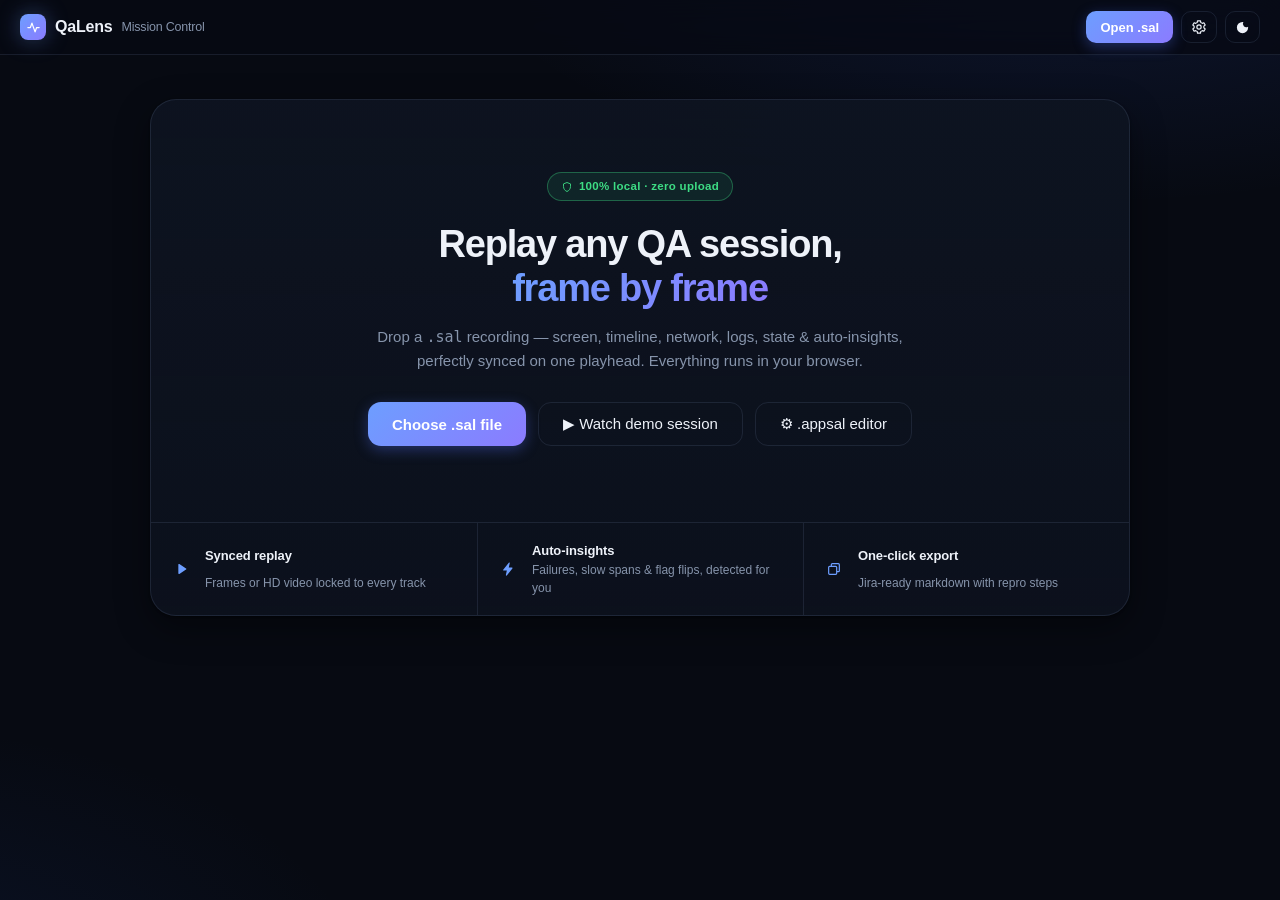
==== web/index.html @ 38fed40d "init" ====
<!DOCTYPE html>
<html lang="en" data-theme="dark">
<head>
  <meta charset="UTF-8" />
  <meta name="viewport" content="width=device-width, initial-scale=1.0" />
  <title>QaLens Mission Control — .sal session viewer</title>
  <link rel="stylesheet" href="styles.css" />
</head>
<body>
  <!-- SVG icon sprite -->
  <svg width="0" height="0" style="position:absolute" aria-hidden="true">
    <defs>
      <symbol id="i-play" viewBox="0 0 24 24"><path d="M8 5.5v13a1 1 0 0 0 1.54.84l10-6.5a1 1 0 0 0 0-1.68l-10-6.5A1 1 0 0 0 8 5.5Z"/></symbol>
      <symbol id="i-pause" viewBox="0 0 24 24"><rect x="6" y="5" width="4" height="14" rx="1.2"/><rect x="14" y="5" width="4" height="14" rx="1.2"/></symbol>
      <symbol id="i-prev" viewBox="0 0 24 24"><path d="M6 5a1 1 0 0 1 2 0v14a1 1 0 0 1-2 0V5Zm13.5.6a1 1 0 0 1 .5.87v11.06a1 1 0 0 1-1.53.85L10 13.27a1 1 0 0 1 0-1.7l8.47-5.1a1 1 0 0 1 1.03.13Z"/></symbol>
      <symbol id="i-next" viewBox="0 0 24 24"><path d="M18 5a1 1 0 0 0-2 0v14a1 1 0 0 0 2 0V5ZM4.5 5.6a1 1 0 0 0-.5.87v11.06a1 1 0 0 0 1.53.85L14 13.27a1 1 0 0 0 0-1.7l-8.47-5.1a1 1 0 0 0-1.03.13Z"/></symbol>
      <symbol id="i-alert" viewBox="0 0 24 24"><path d="M12 3.3 1.9 20.2a1 1 0 0 0 .86 1.5h18.5a1 1 0 0 0 .85-1.5L13.7 3.3a1 1 0 0 0-1.7 0ZM12 9v5m0 3.2v.1" fill="none" stroke="currentColor" stroke-width="2" stroke-linecap="round" stroke-linejoin="round"/></symbol>
      <symbol id="i-gear" viewBox="0 0 24 24"><path fill="none" stroke="currentColor" stroke-width="1.8" stroke-linecap="round" stroke-linejoin="round" d="M12 15.2a3.2 3.2 0 1 0 0-6.4 3.2 3.2 0 0 0 0 6.4Zm7.4-3.2a7.4 7.4 0 0 0-.12-1.32l2.02-1.57-2-3.46-2.38.96a7.4 7.4 0 0 0-2.28-1.32L14.26 2.8H9.74l-.38 2.49A7.4 7.4 0 0 0 7.08 6.6L4.7 5.65l-2 3.46 2.02 1.57a7.4 7.4 0 0 0 0 2.64L2.7 14.89l2 3.46 2.38-.96a7.4 7.4 0 0 0 2.28 1.32l.38 2.49h4.52l.38-2.49a7.4 7.4 0 0 0 2.28-1.32l2.38.96 2-3.46-2.02-1.57c.08-.43.12-.87.12-1.32Z"/></symbol>
      <symbol id="i-theme" viewBox="0 0 24 24"><path d="M12 3a9 9 0 1 0 9 9c0-.46-.04-.92-.1-1.36a5.5 5.5 0 0 1-7.54-7.54C12.92 3.04 12.46 3 12 3Z"/></symbol>
      <symbol id="i-copy" viewBox="0 0 24 24"><path fill="none" stroke="currentColor" stroke-width="1.8" stroke-linejoin="round" d="M8 8V5.5A1.5 1.5 0 0 1 9.5 4h9A1.5 1.5 0 0 1 20 5.5v9a1.5 1.5 0 0 1-1.5 1.5H16M5.5 8h9A1.5 1.5 0 0 1 16 9.5v9a1.5 1.5 0 0 1-1.5 1.5h-9A1.5 1.5 0 0 1 4 18.5v-9A1.5 1.5 0 0 1 5.5 8Z"/></symbol>
      <symbol id="i-back" viewBox="0 0 24 24"><path fill="none" stroke="currentColor" stroke-width="2" stroke-linecap="round" stroke-linejoin="round" d="m14 6-6 6 6 6"/></symbol>
      <symbol id="i-file" viewBox="0 0 24 24"><path fill="none" stroke="currentColor" stroke-width="1.8" stroke-linejoin="round" d="M13 3H7a1.5 1.5 0 0 0-1.5 1.5v15A1.5 1.5 0 0 0 7 21h10a1.5 1.5 0 0 0 1.5-1.5V8.5L13 3Zm0 0v5.5h5.5"/></symbol>
      <symbol id="i-bolt" viewBox="0 0 24 24"><path d="M13.2 2.6 4.8 13.1a.8.8 0 0 0 .62 1.3h4.83l-1.45 6.55a.8.8 0 0 0 1.4.68l8.4-10.49a.8.8 0 0 0-.62-1.3h-4.83l1.45-6.56a.8.8 0 0 0-1.4-.68Z"/></symbol>
      <symbol id="i-shield" viewBox="0 0 24 24"><path fill="none" stroke="currentColor" stroke-width="1.8" stroke-linejoin="round" d="M12 3 5 5.8v5.4c0 4.3 2.99 8.33 7 9.8 4.01-1.47 7-5.5 7-9.8V5.8L12 3Z"/></symbol>
      <symbol id="i-pulse" viewBox="0 0 24 24"><path fill="none" stroke="currentColor" stroke-width="2" stroke-linecap="round" stroke-linejoin="round" d="M3 12h4l2.5-7 5 14 2.5-7h4"/></symbol>
      <symbol id="i-expand" viewBox="0 0 24 24"><path fill="none" stroke="currentColor" stroke-width="2" stroke-linecap="round" stroke-linejoin="round" d="M9 4H4v5m11-5h5v5M9 20H4v-5m11 5h5v-5"/></symbol>
      <symbol id="i-theater" viewBox="0 0 24 24"><rect x="3" y="6" width="18" height="12" rx="2" fill="none" stroke="currentColor" stroke-width="2"/><path d="M7 21h10" stroke="currentColor" stroke-width="2" stroke-linecap="round"/></symbol>
    </defs>
  </svg>

  <!-- ============ Top bar ============ -->
  <header class="topbar">
    <div class="brand">
      <span class="brand-mark"><svg viewBox="0 0 24 24" width="15" height="15"><use href="#i-pulse"/></svg></span>
      <strong>QaLens</strong><span class="brand-sub">Mission&nbsp;Control</span>
    </div>
    <div class="topbar-session" id="topbarSession" hidden>
      <span class="tb-sep"></span>
      <span id="tbApp"></span>
      <span class="tb-pill" id="tbEnv"></span>
      <span class="tb-score" id="tbScore"></span>
    </div>
    <div class="topbar-actions">
      <button id="exportBtn" class="btn btn-ghost" title="Copy session summary (markdown)" hidden>
        <svg width="14" height="14"><use href="#i-copy"/></svg> Export</button>
      <button id="closeSessionBtn" class="btn btn-ghost" title="Back to sessions" hidden>
        <svg width="14" height="14"><use href="#i-back"/></svg> Sessions</button>
      <button id="openBtn" class="btn btn-accent">Open .sal</button>
      <button id="settingsBtn" class="btn btn-ghost btn-icon" title="Settings">
        <svg width="16" height="16"><use href="#i-gear"/></svg></button>
      <button id="themeBtn" class="btn btn-ghost btn-icon" title="Toggle theme">
        <svg width="15" height="15"><use href="#i-theme"/></svg></button>
    </div>
    <input id="fileInput" type="file" accept=".sal,.appsal,.zip,application/zip,application/json" hidden />
  </header>

  <!-- ============ Landing / dropzone ============ -->
  <section id="landing" class="landing">
    <div id="dropzone" class="dropzone">
      <div class="dropzone-inner">
        <div class="drop-badge"><svg width="12" height="12"><use href="#i-shield"/></svg> 100% local · zero upload</div>
        <h1>Replay any QA session,<br/><em>frame by frame</em></h1>
        <p>Drop a <code>.sal</code> recording — screen, timeline, network, logs, state &amp; auto-insights,<br/>perfectly synced on one playhead. Everything runs in your browser.</p>
        <div class="drop-cta">
          <button id="openBtn2" class="btn btn-accent btn-lg">Choose .sal file</button>
          <button id="sampleBtn" class="btn btn-ghost btn-lg">▶ Watch demo session</button>
          <button id="appsalNewBtn" class="btn btn-ghost btn-lg" title="Create or edit a per-app QA config (.appsal)">⚙ .appsal editor</button>
        </div>
        <p class="muted small" id="compatNote"></p>
      </div>
      <div class="feature-row">
        <div class="feature"><svg width="16" height="16"><use href="#i-play"/></svg>
          <b>Synced replay</b><span>Frames or HD video locked to every track</span></div>
        <div class="feature"><svg width="16" height="16"><use href="#i-bolt"/></svg>
          <b>Auto-insights</b><span>Failures, slow spans &amp; flag flips, detected for you</span></div>
        <div class="feature"><svg width="16" height="16"><use href="#i-copy"/></svg>
          <b>One-click export</b><span>Jira-ready markdown with repro steps</span></div>
      </div>
    </div>

    <div class="recents" id="recents" hidden>
      <div class="recents-head">
        <h2>Recent sessions</h2>
        <span class="muted small" id="cacheUsage"></span>
        <button id="clearRecents" class="btn btn-ghost small">Clear</button>
      </div>
      <div class="recents-grid" id="recentsGrid"></div>
      <p class="muted small">Cached sessions replay instantly — click a card. Un-cached ones need the file dropped again.</p>
    </div>
  </section>

  <!-- ============ Session view ============ -->
  <main id="session" class="session" hidden>
    <!-- top row: banner + stats (left) · device card (right) -->
    <div class="topgrid">
      <div class="topgrid-left">
        <div class="banner" id="banner"></div>
        <div class="statbar" id="statbar"></div>
      </div>
      <section class="card card-device" data-card="device">
        <header class="card-head" data-toggle>
          <h3>Device &amp; Build</h3><span class="chev">▾</span>
        </header>
        <div class="card-body" id="deviceBody"></div>
      </section>
    </div>

    <div class="layout">
      <!-- LEFT: player -->
      <div class="col col-player">
        <div class="card player-card">
          <div class="device-frame">
            <div class="viewport" id="viewport">
              <video id="video" hidden playsinline></video>
              <img id="frame" alt="frame" hidden />
              <div id="noMedia" class="no-media" hidden>No visual track in this recording</div>
              <div class="viewport-screen" id="viewportScreen"></div>
            </div>
          </div>

          <div class="filmstrip" id="filmstrip" hidden></div>

          <div class="transport">
            <div class="scrub-wrap" id="scrubWrap">
              <div class="scrub-marks" id="scrubMarks"></div>
              <input type="range" id="scrubber" class="scrubber" min="0" max="1000" value="0" step="1" />
            </div>
            <div class="transport-row">
              <button class="tbtn" id="stepPrev" title="Previous event (←)"><svg width="15" height="15"><use href="#i-prev"/></svg></button>
              <button class="tbtn tbtn-main" id="playPause" title="Play / Pause (space)"><svg width="17" height="17"><use href="#i-play"/></svg></button>
              <button class="tbtn" id="stepNext" title="Next event (→)"><svg width="15" height="15"><use href="#i-next"/></svg></button>
              <button class="tbtn tbtn-err" id="jumpErr" title="Jump to first error (e)"><svg width="15" height="15"><use href="#i-alert"/></svg></button>
              <button class="tbtn tbtn-speed" id="speedBtn" title="Playback speed (s)">1×</button>
              <button class="tbtn" id="theaterBtn" title="Theatre mode (t)"><svg width="15" height="15"><use href="#i-theater"/></svg></button>
              <button class="tbtn" id="fsBtn" title="Fullscreen (x)"><svg width="15" height="15"><use href="#i-expand"/></svg></button>
              <div class="time" id="time">00:00 / 00:00</div>
            </div>
          </div>
        </div>

      </div>

      <!-- MIDDLE: tracks, then summary + device below -->
      <div class="col col-mid">
      <div class="col-tracks">
        <div class="track-toolbar">
          <div class="tabs" id="trackTabs">
            <button class="tab active" data-track="timeline">Timeline <span class="count" id="cTimeline"></span></button>
            <button class="tab" data-track="network">Network <span class="count" id="cNetwork"></span></button>
            <button class="tab" data-track="logs">Logs <span class="count" id="cLogs"></span></button>
            <button class="tab" data-track="screens">Screens <span class="count" id="cScreens"></span></button>
            <button class="tab" data-track="insights">Insights <span class="count" id="cInsights"></span></button>
            <button class="tab" data-track="report">Report</button>
          </div>
          <label class="follow">
            <input type="checkbox" id="followToggle" checked /> follow playhead
          </label>
        </div>

        <div class="track-substats" id="trackSubstats" hidden></div>

        <div class="track-search">
          <input id="search" type="search" placeholder="Filter…" />
          <div class="chips" id="logChips" hidden>
            <button class="chip active" data-level="all">All</button>
            <button class="chip" data-level="EVENT">Events</button>
            <button class="chip" data-level="LOG">Logs</button>
            <button class="chip" data-level="BREADCRUMB">Crumbs</button>
          </div>
        </div>

        <div class="track-list" id="trackList"></div>
        <pre class="report" id="reportView" hidden></pre>
      </div>

        <!-- Summary (own row under the tracks) -->
        <section class="card" data-card="summary">
          <header class="card-head" data-toggle>
            <h3>Summary</h3><span class="chev">▾</span>
          </header>
          <div class="card-body" id="summaryBody"></div>
        </section>

      </div>

      <!-- FAR RIGHT: Live State rail — always in view while scrubbing -->
      <div class="col col-info">
        <section class="card" data-card="state">
          <header class="card-head" data-toggle>
            <h3>Live State <span class="badge" id="stateTime"></span></h3><span class="chev">▾</span>
          </header>
          <div class="card-body" id="stateBody"></div>
        </section>
      </div>
    </div>
  </main>

  <!-- ============ Settings drawer ============ -->
  <aside id="drawer" class="drawer" hidden>
    <div class="drawer-head">
      <h3>Settings</h3>
      <button id="drawerClose" class="btn btn-ghost btn-icon">✕</button>
    </div>
    <div class="drawer-body">
      <div class="set-group">
        <h4>Appearance</h4>
        <label class="set-row"><span>Theme</span>
          <select id="setTheme"><option value="dark">Dark</option><option value="light">Light</option></select>
        </label>
        <label class="set-row"><span>Compact rows</span><input type="checkbox" id="setDensity" /></label>
      </div>
      <div class="set-group">
        <h4>Playback</h4>
        <label class="set-row"><span>Default speed</span>
          <select id="setSpeed"><option>0.5</option><option selected>1</option><option>2</option><option>4</option></select>
        </label>
        <label class="set-row"><span>Autoplay on load</span><input type="checkbox" id="setAutoplay" /></label>
        <label class="set-row"><span>Follow playhead</span><input type="checkbox" id="setFollow" checked /></label>
      </div>
      <div class="set-group">
        <h4>Session cache</h4>
        <label class="set-row"><span>Cache sessions for instant replay</span><input type="checkbox" id="setCache" checked /></label>
        <div class="set-row"><span class="muted" id="setCacheUsage">–</span>
          <button id="setCacheClear" class="btn btn-ghost small">Clear cache</button></div>
      </div>
      <div class="set-group">
        <h4>Keyboard</h4>
        <div class="kbd-list">
          <div><kbd>space</kbd> play / pause</div>
          <div><kbd>←</kbd>/<kbd>→</kbd> prev / next event</div>
          <div><kbd>e</kbd> first error</div>
          <div><kbd>s</kbd> cycle speed</div>
          <div><kbd>f</kbd> toggle follow</div>
          <div><kbd>t</kbd> theatre mode</div>
          <div><kbd>x</kbd> fullscreen</div>
          <div><kbd>1–6</kbd> switch track tab</div>
        </div>
      </div>
      <p class="muted small">All preferences are stored locally (localStorage / IndexedDB).</p>
    </div>
  </aside>

  <!-- ============ .appsal App Config viewer ============ -->
  <main id="appsalView" class="session appsal-view" hidden></main>

  <div id="toast" class="toast" hidden></div>

  <script src="sal.js"></script>
  <script src="app.js"></script>
</body>
</html>
---- web/styles.css ----
/* QaLens Mission Control — styles. No build step; CSS custom-property theming. */

:root {
  --font: "Inter", "SF Pro Text", -apple-system, BlinkMacSystemFont, "Segoe UI", Roboto, Helvetica, Arial, sans-serif;
  --mono: "JetBrains Mono", ui-monospace, SFMono-Regular, Menlo, Consolas, monospace;
  --r-lg: 18px; --r-md: 12px; --r-sm: 8px;
}
:root[data-theme="dark"] {
  --bg: #070a12;
  --bg-grad:
    radial-gradient(1100px 520px at 85% -12%, rgba(59, 102, 241, 0.16) 0%, transparent 60%),
    radial-gradient(900px 480px at -10% 110%, rgba(34, 70, 160, 0.14) 0%, transparent 55%);
  --surface: #0e1421;
  --surface2: #161e30;
  --surface3: #1d2840;
  --line: rgba(148, 173, 215, 0.13);
  --line-strong: rgba(148, 173, 215, 0.22);
  --text: #eef2f9;
  --muted: #8694ab;
  --accent: #6d9eff;
  --accent2: #8b7bff;
  --accent-soft: rgba(109, 158, 255, 0.13);
  --ok: #3ddc84;
  --warn: #fbbf24;
  --warn2: #fb923c;
  --err: #ff6b6b;
  --shadow: 0 1px 2px rgba(0,0,0,.4), 0 12px 34px rgba(0, 0, 0, 0.42);
  --shadow-soft: 0 1px 2px rgba(0,0,0,.3), 0 6px 18px rgba(0, 0, 0, 0.28);
  --glow: 0 0 22px rgba(109, 158, 255, 0.35);
}
:root[data-theme="light"] {
  --bg: #f3f5f9;
  --bg-grad:
    radial-gradient(1100px 520px at 85% -12%, rgba(99, 132, 255, 0.12) 0%, transparent 60%),
    radial-gradient(900px 480px at -10% 110%, rgba(99, 132, 255, 0.08) 0%, transparent 55%);
  --surface: #ffffff;
  --surface2: #eef1f7;
  --surface3: #e3e8f2;
  --line: rgba(18, 32, 60, 0.1);
  --line-strong: rgba(18, 32, 60, 0.18);
  --text: #0e1626;
  --muted: #5a6b84;
  --accent: #2f63e8;
  --accent2: #6d4fe0;
  --accent-soft: rgba(47, 99, 232, 0.1);
  --ok: #0e9f55;
  --warn: #c77c02;
  --warn2: #dd5c10;
  --err: #d8383f;
  --shadow: 0 1px 2px rgba(18, 32, 60, 0.06), 0 12px 30px rgba(18, 32, 60, 0.1);
  --shadow-soft: 0 1px 2px rgba(18, 32, 60, 0.05), 0 6px 16px rgba(18, 32, 60, 0.07);
  --glow: 0 0 22px rgba(47, 99, 232, 0.22);
}

* { box-sizing: border-box; }
html, body { margin: 0; padding: 0; }
/* The hidden attribute must always win, even over display rules below. */
[hidden] { display: none !important; }
body {
  background: var(--bg);
  background-image: var(--bg-grad);
  background-attachment: fixed;
  color: var(--text);
  font: 14px/1.5 var(--font);
  -webkit-font-smoothing: antialiased;
  min-height: 100vh;
}
code, kbd, pre { font-family: var(--mono); }
svg { fill: currentColor; vertical-align: -2px; }
.muted { color: var(--muted); }
.small { font-size: 12px; }
.ok { color: var(--ok); } .warn { color: var(--warn); } .warn2 { color: var(--warn2); } .err { color: var(--err); }
::selection { background: var(--accent-soft); }
::-webkit-scrollbar { width: 9px; height: 9px; }
::-webkit-scrollbar-thumb { background: var(--surface3); border-radius: 8px; border: 2px solid transparent; background-clip: padding-box; }
::-webkit-scrollbar-track { background: transparent; }

/* ── Buttons ─────────────────────────────────────────── */
.btn {
  border: 1px solid var(--line);
  background: var(--surface);
  color: var(--text);
  border-radius: 10px;
  padding: 7px 14px;
  font-size: 13px;
  font-weight: 500;
  font-family: var(--font);
  cursor: pointer;
  display: inline-flex; align-items: center; gap: 6px;
  transition: transform 0.08s ease, background 0.15s ease, border-color 0.15s ease, box-shadow 0.15s ease;
}
.btn:hover { border-color: var(--accent); transform: translateY(-1px); box-shadow: var(--shadow-soft); }
.btn:active { transform: translateY(0); }
.btn-accent {
  background: linear-gradient(135deg, var(--accent), var(--accent2));
  border: none; color: #fff; font-weight: 650;
  box-shadow: 0 4px 14px rgba(80, 110, 240, 0.35);
}
.btn-accent:hover { box-shadow: 0 6px 20px rgba(80, 110, 240, 0.5); }
.btn-ghost { background: transparent; }
.btn-icon { padding: 7px 9px; }
.btn-lg { padding: 12px 24px; font-size: 15px; border-radius: 13px; }
.btn.small { padding: 4px 10px; font-size: 12px; }

/* ── Topbar ──────────────────────────────────────────── */
.topbar {
  position: sticky; top: 0; z-index: 30;
  display: flex; align-items: center; gap: 14px;
  padding: 11px 20px;
  background: color-mix(in srgb, var(--bg) 78%, transparent);
  backdrop-filter: blur(16px) saturate(1.3);
  border-bottom: 1px solid var(--line);
}
.brand { display: flex; align-items: center; gap: 9px; font-size: 16px; letter-spacing: -0.2px; }
.brand-mark {
  width: 26px; height: 26px; border-radius: 8px;
  display: inline-flex; align-items: center; justify-content: center;
  background: linear-gradient(135deg, var(--accent), var(--accent2));
  color: #fff; box-shadow: var(--glow);
}
.brand-sub { color: var(--muted); font-size: 12.5px; font-weight: 500; }
.topbar-session { display: flex; align-items: center; gap: 10px; font-size: 13px; font-weight: 600; min-width: 0; }
.tb-sep { width: 1px; height: 20px; background: var(--line-strong); }
.tb-pill {
  background: var(--accent-soft); color: var(--accent);
  border: 1px solid color-mix(in srgb, var(--accent) 30%, transparent);
  border-radius: 20px; padding: 2px 10px; font-size: 10.5px; font-weight: 800;
  text-transform: uppercase; letter-spacing: 0.6px;
}
.tb-score { font-weight: 800; font-variant-numeric: tabular-nums; }
.topbar-actions { margin-left: auto; display: flex; gap: 8px; }

/* ── Landing ─────────────────────────────────────────── */
.landing { max-width: 1020px; margin: 0 auto; padding: 44px 20px 80px; }
.dropzone {
  border: 1px solid var(--line);
  border-radius: 26px;
  background:
    linear-gradient(180deg, color-mix(in srgb, var(--surface) 92%, transparent), color-mix(in srgb, var(--surface) 70%, transparent));
  box-shadow: var(--shadow);
  transition: border-color 0.2s, box-shadow 0.2s;
  overflow: hidden;
}
.dropzone.hot { border-color: var(--accent); box-shadow: 0 0 0 4px var(--accent-soft), var(--shadow); }
.dropzone-inner { text-align: center; padding: 72px 28px 48px; position: relative; }
.drop-badge {
  display: inline-flex; align-items: center; gap: 6px;
  border: 1px solid color-mix(in srgb, var(--ok) 35%, transparent);
  color: var(--ok); background: color-mix(in srgb, var(--ok) 9%, transparent);
  font-size: 11.5px; font-weight: 700; letter-spacing: 0.3px;
  border-radius: 20px; padding: 5px 13px; margin-bottom: 22px;
}
.dropzone h1 { margin: 0 0 14px; font-size: 38px; line-height: 1.15; letter-spacing: -1.2px; font-weight: 800; }
.dropzone h1 em {
  font-style: normal;
  background: linear-gradient(120deg, var(--accent), var(--accent2));
  -webkit-background-clip: text; background-clip: text; color: transparent;
}
.dropzone p { color: var(--muted); margin: 0 0 28px; font-size: 15px; line-height: 1.65; }
.drop-cta { display: flex; gap: 12px; justify-content: center; }

.feature-row {
  display: grid; grid-template-columns: 1fr 1fr 1fr;
  border-top: 1px solid var(--line);
}
.feature {
  padding: 18px 22px; display: grid; grid-template-columns: 22px 1fr; grid-template-rows: auto auto;
  column-gap: 10px; align-items: center;
}
.feature + .feature { border-left: 1px solid var(--line); }
.feature svg { grid-row: span 2; color: var(--accent); }
.feature b { font-size: 13px; letter-spacing: -0.1px; }
.feature span { color: var(--muted); font-size: 12px; }
@media (max-width: 760px) { .feature-row { grid-template-columns: 1fr; } .feature + .feature { border-left: none; border-top: 1px solid var(--line); } }

.recents { margin-top: 36px; }
.recents-head { display: flex; align-items: center; gap: 12px; }
.recents-head h2 { font-size: 16px; margin: 0; flex: 1; letter-spacing: -0.2px; }
.recents-grid {
  display: grid; grid-template-columns: repeat(auto-fill, minmax(255px, 1fr));
  gap: 12px; margin: 14px 0;
}
.recent {
  background: var(--surface); border: 1px solid var(--line); border-radius: 15px;
  padding: 13px 15px; transition: transform 0.12s ease, border-color 0.15s, box-shadow 0.15s;
  box-shadow: var(--shadow-soft);
}
.recent.cached { cursor: pointer; }
.recent.cached:hover { border-color: var(--accent); transform: translateY(-2px); box-shadow: var(--shadow); }
.rc-top { display: flex; align-items: center; gap: 8px; }
.rc-score { font-weight: 800; font-size: 15px; font-variant-numeric: tabular-nums; }
.rc-name { font-weight: 650; font-size: 13px; overflow: hidden; text-overflow: ellipsis; white-space: nowrap; }
.rc-meta { color: var(--muted); font-size: 12px; margin-top: 3px; }
.rc-replay { margin-top: 9px; font-size: 12px; color: var(--accent); font-weight: 700; }

/* ── Session layout ──────────────────────────────────── */
.session { max-width: 1720px; margin: 0 auto; padding: 14px 20px 60px; }
/* Banner + collapsible Device & Build card share the top row. */
.topgrid {
  display: grid; grid-template-columns: minmax(0, 1fr) minmax(320px, 580px);
  gap: 10px; align-items: start; margin-bottom: 10px;
}
@media (max-width: 980px) { .topgrid { grid-template-columns: 1fr; } }
.topgrid-left { display: flex; flex-direction: column; gap: 8px; min-width: 0; }
.topgrid .card-device { margin-bottom: 0; }
.topgrid .card-device .card-head { padding: 9px 14px; }
.banner {
  display: flex; align-items: center; justify-content: space-between; gap: 12px;
  background: var(--surface); border: 1px solid var(--line); border-radius: var(--r-md);
  box-shadow: var(--shadow-soft);
  padding: 9px 16px; font-size: 13px;
  min-height: 40px;
}
.banner-bits b { color: var(--warn); letter-spacing: 0.4px; }
.banner .sep { color: var(--muted); margin: 0 8px; opacity: 0.6; }
.banner-meta { color: var(--muted); font-size: 12px; white-space: nowrap; }

.statbar {
  display: grid; grid-template-columns: repeat(auto-fit, minmax(84px, 1fr));
  gap: 7px;
}
.stat {
  background: var(--surface); border: 1px solid var(--line); border-radius: 10px;
  box-shadow: var(--shadow-soft);
  padding: 6px 8px 5px; text-align: center; position: relative; overflow: hidden;
  transition: transform 0.1s ease;
}
.stat:hover { transform: translateY(-1px); }
.stat::before {
  content: ""; position: absolute; inset: 0 auto 0 0; width: 3px;
  background: var(--line-strong);
}
.stat b { display: block; font-size: 15px; font-weight: 800; letter-spacing: -0.3px; font-variant-numeric: tabular-nums; }
.stat b.ok::after, .stat b.err::after, .stat b.warn::after { display: none; }
.stat:has(b.ok)::before { background: var(--ok); }
.stat:has(b.err)::before { background: var(--err); }
.stat:has(b.warn)::before { background: var(--warn); }
.stat:has(b.warn2)::before { background: var(--warn2); }
.stat span { color: var(--muted); font-size: 8.5px; text-transform: uppercase; letter-spacing: 0.6px; font-weight: 650; }

/* Three columns on wide screens: player | tracks | info rail (Summary / Live State / Device).
   Below 1280px the info rail folds back under the player; below 980px everything stacks. */
.layout {
  display: grid;
  grid-template-columns: minmax(320px, 400px) minmax(0, 1fr) minmax(280px, 340px);
  gap: 14px; align-items: start;
}
.col-info {
  position: sticky; top: 66px;
  max-height: calc(100vh - 80px); overflow-y: auto;
  scrollbar-width: thin;
}
@media (max-width: 1280px) {
  .layout { grid-template-columns: minmax(330px, 420px) 1fr; }
  .col-info { grid-column: 1; position: static; max-height: none; overflow: visible; }
}
@media (max-width: 980px) {
  .layout { grid-template-columns: 1fr; }
  .col-info { grid-column: auto; }
}

.card {
  background: var(--surface); border: 1px solid var(--line); border-radius: var(--r-lg);
  box-shadow: var(--shadow); margin-bottom: 13px; overflow: hidden;
}
.card-head {
  display: flex; align-items: center; justify-content: space-between;
  padding: 11px 16px; cursor: pointer; user-select: none;
}
.card-head h3 {
  margin: 0; font-size: 11px; text-transform: uppercase; letter-spacing: 1px;
  color: var(--muted); font-weight: 750;
  display: flex; align-items: center; gap: 8px;
}
.card-head h3::before { content: ""; width: 14px; height: 2px; border-radius: 2px; background: linear-gradient(90deg, var(--accent), var(--accent2)); }
.card-head .badge { background: var(--accent-soft); color: var(--accent); border-radius: 7px; padding: 1px 8px; font-size: 11px; font-weight: 700; font-variant-numeric: tabular-nums; }
.chev { color: var(--muted); transition: transform 0.15s; font-size: 12px; }
.card.collapsed .chev { transform: rotate(-90deg); }
.card.collapsed .card-body { display: none; }
.card-body { padding: 4px 16px 16px; }

/* ── Player ──────────────────────────────────────────── */
.player-card { padding: 12px; }
.device-frame {
  background: linear-gradient(160deg, var(--surface3), var(--surface2));
  border: 1px solid var(--line-strong);
  border-radius: 22px; padding: 8px;
}
.viewport {
  position: relative; width: 100%; aspect-ratio: 9/17.5; max-height: 600px;
  background: radial-gradient(140% 100% at 50% 0%, #11151f 0%, #05070b 100%);
  border-radius: 15px; overflow: hidden;
  display: flex; align-items: center; justify-content: center;
}
.viewport video, .viewport img { width: 100%; height: 100%; object-fit: contain; }
.no-media { color: var(--muted); font-size: 13px; }
.viewport-screen {
  position: absolute; left: 10px; bottom: 10px;
  background: rgba(5, 8, 14, 0.72); color: #fff; border: 1px solid rgba(255,255,255,0.14);
  border-radius: 9px; padding: 4px 11px; font-size: 11.5px; font-weight: 650; letter-spacing: 0.2px;
  backdrop-filter: blur(6px);
}
.viewport-screen:empty { display: none; }

.filmstrip {
  display: flex; gap: 5px; margin-top: 10px; overflow-x: auto; padding-bottom: 2px;
}
.filmstrip img {
  height: 54px; border-radius: 7px; cursor: pointer; opacity: 0.55;
  border: 1.5px solid transparent; flex: 0 0 auto;
  transition: opacity 0.12s, border-color 0.12s, transform 0.12s;
}
.filmstrip img:hover { opacity: 1; transform: translateY(-1px); }
.filmstrip img.cur { opacity: 1; border-color: var(--accent); box-shadow: 0 0 0 2px var(--accent-soft); }

.transport { margin-top: 10px; }
.transport-row { display: flex; align-items: center; gap: 5px; margin-top: 8px; flex-wrap: wrap; row-gap: 6px; }
.tbtn {
  background: var(--surface2); color: var(--text); border: 1px solid var(--line);
  border-radius: 10px; min-width: 33px; height: 34px; padding: 0 8px;
  display: inline-flex; align-items: center; justify-content: center;
  font-size: 13px; cursor: pointer; font-family: var(--font);
  flex: 0 0 auto;
  transition: border-color 0.12s, background 0.12s, transform 0.08s;
}
.tbtn:hover { border-color: var(--accent); transform: translateY(-1px); }
.tbtn-main {
  background: linear-gradient(135deg, var(--accent), var(--accent2));
  color: #fff; border: none; min-width: 44px;
  box-shadow: 0 3px 12px rgba(80, 110, 240, 0.4);
}
.tbtn-err { color: var(--err); }
.tbtn-speed { font-size: 11.5px; font-weight: 800; color: var(--accent); font-variant-numeric: tabular-nums; }
.tbtn-on { background: var(--accent-soft); color: var(--accent); border-color: color-mix(in srgb, var(--accent) 40%, transparent); }
.time {
  margin-left: auto; color: var(--muted); font-size: 11.5px;
  font-variant-numeric: tabular-nums; font-family: var(--mono);
  white-space: nowrap; padding-left: 2px;
}

.scrub-wrap { position: relative; }
.scrub-marks { position: absolute; inset: 0; pointer-events: none; z-index: 1; }
.scrub-marks i {
  position: absolute; top: 50%; transform: translate(-50%, -50%);
  width: 2px; height: 8px; border-radius: 2px; background: var(--accent); opacity: 0.55;
}
.scrub-marks i.err { width: 3px; height: 15px; background: var(--err); opacity: 0.95; }
.scrubber {
  width: 100%; height: 26px; margin: 0;
  -webkit-appearance: none; appearance: none; background: transparent; cursor: pointer;
}
.scrubber::-webkit-slider-runnable-track {
  height: 6px; border-radius: 4px;
  background: linear-gradient(90deg, var(--accent) var(--prog, 0%), var(--surface3) var(--prog, 0%));
}
.scrubber::-webkit-slider-thumb {
  -webkit-appearance: none; width: 16px; height: 16px; border-radius: 50%;
  background: #fff; border: 3px solid var(--accent); margin-top: -5px;
  box-shadow: 0 1px 6px rgba(0, 0, 0, 0.4);
}
.scrubber::-moz-range-track { height: 6px; border-radius: 4px; background: var(--surface3); }
.scrubber::-moz-range-progress { height: 6px; border-radius: 4px; background: var(--accent); }
.scrubber::-moz-range-thumb { width: 12px; height: 12px; border-radius: 50%; background: #fff; border: 3px solid var(--accent); }

/* ── KV / summary widgets ───────────────────────────── */
.kvs { display: flex; flex-direction: column; gap: 4px; }
.kv { display: flex; justify-content: space-between; gap: 14px; font-size: 12.5px; }
.kv span { color: var(--muted); }
.kv b { font-weight: 600; text-align: right; word-break: break-word; }
.kv.big b { font-size: 14px; }
.subhead {
  margin: 13px 0 6px; font-size: 10.5px; text-transform: uppercase; letter-spacing: 0.8px;
  color: var(--muted); font-weight: 750;
}

/* Label-over-value tiles wrapping into columns (Device & Build — wider, not taller). */
.kv-grid {
  display: grid; grid-template-columns: repeat(auto-fit, minmax(110px, 1fr));
  gap: 9px 16px;
}
.kvt span {
  display: block; color: var(--muted);
  font-size: 9px; font-weight: 700; text-transform: uppercase; letter-spacing: 0.6px;
}
.kvt b { font-size: 12px; font-weight: 650; word-break: break-word; }

.summary-top { display: flex; gap: 18px; align-items: center; }
.donut {
  --p: 0; width: 96px; height: 96px; border-radius: 50%; flex: 0 0 auto;
  background: conic-gradient(currentColor calc(var(--p) * 1%), var(--surface3) 0);
  display: flex; align-items: center; justify-content: center;
  filter: drop-shadow(0 0 12px color-mix(in srgb, currentColor 35%, transparent));
}
.donut.ok { color: var(--ok); } .donut.warn { color: var(--warn); }
.donut.warn2 { color: var(--warn2); } .donut.err { color: var(--err); }
.donut-hole {
  width: 72px; height: 72px; border-radius: 50%; background: var(--surface);
  display: flex; flex-direction: column; align-items: center; justify-content: center;
}
.donut-num { font-size: 24px; font-weight: 800; color: var(--text); letter-spacing: -0.5px; }
.donut-cap { font-size: 10px; color: var(--muted); }
.band { display: inline-block; font-weight: 750; font-size: 12px; border-radius: 8px; padding: 3px 10px; margin-bottom: 7px; }
.band-ok { background: color-mix(in srgb, var(--ok) 14%, transparent); color: var(--ok); }
.band-warn { background: color-mix(in srgb, var(--warn) 14%, transparent); color: var(--warn); }
.band-warn2 { background: color-mix(in srgb, var(--warn2) 14%, transparent); color: var(--warn2); }
.band-err { background: color-mix(in srgb, var(--err) 14%, transparent); color: var(--err); }
.owner { font-size: 12.5px; }
.conf { font-size: 10px; border-radius: 6px; padding: 1px 7px; margin-left: 4px; font-weight: 800; letter-spacing: 0.4px; }
.conf-high { background: color-mix(in srgb, var(--ok) 15%, transparent); color: var(--ok); }
.conf-medium { background: color-mix(in srgb, var(--warn) 15%, transparent); color: var(--warn); }
.conf-low { background: var(--surface2); color: var(--muted); }
.reasons { margin: 7px 0 0; padding-left: 17px; font-size: 12px; color: var(--muted); line-height: 1.55; }
.steps { font-size: 12.5px; padding-left: 18px; margin: 4px 0; line-height: 1.7; }
.ea { font-size: 12.5px; display: flex; flex-direction: column; gap: 5px; margin-top: 8px; }
.ea-l { font-weight: 800; font-size: 10.5px; margin-right: 6px; letter-spacing: 0.4px; }

/* ── Tracks panel ───────────────────────────────────── */
.col-mid { min-width: 0; }
.col-tracks {
  background: var(--surface); border: 1px solid var(--line); border-radius: var(--r-lg);
  box-shadow: var(--shadow);
  display: flex; flex-direction: column;
  max-height: calc(100vh - 175px); min-height: 440px;
  margin-bottom: 13px;   /* Summary + Device cards sit below in the same column */
}
.track-toolbar {
  display: flex; align-items: center; gap: 10px;
  padding: 11px 13px 7px; flex-wrap: wrap;
}
.tabs { display: flex; gap: 3px; flex-wrap: wrap; }
.tab {
  background: transparent; border: none; color: var(--muted);
  font-size: 12.5px; font-weight: 600; font-family: var(--font);
  padding: 6px 11px; border-radius: 9px; cursor: pointer;
  transition: background 0.12s, color 0.12s;
}
.tab:hover { color: var(--text); background: var(--surface2); }
.tab.active { background: var(--accent-soft); color: var(--accent); font-weight: 750; }
.tab .count { font-size: 10px; opacity: 0.8; font-variant-numeric: tabular-nums; }
.follow { margin-left: auto; color: var(--muted); font-size: 12px; display: flex; gap: 6px; align-items: center; cursor: pointer; }
.follow input { accent-color: var(--accent); }

.track-substats {
  display: flex; gap: 16px; padding: 3px 16px 8px;
  color: var(--muted); font-size: 11.5px; flex-wrap: wrap;
  font-variant-numeric: tabular-nums;
}
.track-substats b { color: var(--text); font-weight: 750; }

.track-search { padding: 4px 13px 9px; display: flex; gap: 8px; align-items: center; }
.track-search input[type="search"] {
  flex: 1; background: var(--surface2); border: 1px solid var(--line); color: var(--text);
  border-radius: 10px; padding: 7px 12px; font-size: 13px; outline: none; font-family: var(--font);
  transition: border-color 0.15s, box-shadow 0.15s;
}
.track-search input[type="search"]:focus { border-color: var(--accent); box-shadow: 0 0 0 3px var(--accent-soft); }
.chips { display: flex; gap: 4px; }
.chip {
  background: var(--surface2); border: 1px solid var(--line); color: var(--muted);
  font-size: 11px; font-weight: 600; font-family: var(--font);
  padding: 4px 10px; border-radius: 16px; cursor: pointer;
  transition: background 0.12s, color 0.12s;
}
.chip.active { background: var(--accent-soft); color: var(--accent); border-color: transparent; font-weight: 750; }

.track-list { overflow-y: auto; padding: 0 9px 12px; flex: 1; }
.row {
  display: flex; gap: 9px; align-items: flex-start;
  padding: 8px 9px; border-radius: 11px; position: relative;
  transition: background 0.1s;
}
body.compact .row { padding: 4px 9px; }
.row:hover { background: var(--surface2); }
.row:hover .row-jump { opacity: 1; }
.row { cursor: pointer; }
.row-cur { background: var(--accent-soft); box-shadow: inset 2.5px 0 0 var(--accent); }
.row-future { opacity: 0.4; }
.row-future:hover { opacity: 0.85; }
.row-err .row-main { color: var(--err); }
.row-time { color: var(--muted); font-size: 11px; min-width: 44px; font-variant-numeric: tabular-nums; padding-top: 2px; font-family: var(--mono); }
.row-body { flex: 1; min-width: 0; }
.row-main { font-size: 12.5px; display: flex; gap: 7px; align-items: baseline; flex-wrap: wrap; word-break: break-word; font-weight: 550; }
.row-sub { color: var(--muted); font-size: 11px; margin-top: 1px; }
.row-detail {
  margin-top: 6px; background: var(--surface2); border-radius: 8px;
  font-size: 11px; padding: 7px 10px; word-break: break-all; color: var(--muted); font-family: var(--mono);
}
.row-jump {
  opacity: 0; border: none; background: var(--accent-soft); color: var(--accent);
  border-radius: 8px; cursor: pointer; font-size: 12px; font-weight: 700; padding: 3px 8px;
  transition: opacity 0.12s; font-family: var(--font);
}
.kind {
  font-size: 9px; font-weight: 800; text-transform: uppercase; letter-spacing: 0.6px;
  background: var(--surface2); border: 1px solid var(--line); color: var(--muted);
  border-radius: 6px; padding: 1.5px 7px;
}
.pill { font-size: 10.5px; font-weight: 800; border-radius: 6px; padding: 1.5px 8px; font-variant-numeric: tabular-nums; }
.pill.ok { background: color-mix(in srgb, var(--ok) 15%, transparent); color: var(--ok); }
.pill.warn { background: color-mix(in srgb, var(--warn) 15%, transparent); color: var(--warn); }
.pill.err { background: color-mix(in srgb, var(--err) 15%, transparent); color: var(--err); }

.waterfall { height: 5px; border-radius: 3px; background: var(--surface2); margin-top: 5px; position: relative; overflow: hidden; }
.waterfall i { position: absolute; top: 0; bottom: 0; border-radius: 3px; background: linear-gradient(90deg, var(--accent), var(--accent2)); }
.waterfall i.err { background: var(--err); }
.waterfall i.warn { background: var(--warn); }

.insight {
  border-left: 3px solid var(--accent); border-radius: 10px;
  background: var(--surface2); padding: 10px 13px; margin: 7px 9px;
  box-shadow: var(--shadow-soft);
}
.insight.err { border-color: var(--err); }
.insight.warn { border-color: var(--warn); }
.insight h5 { margin: 0 0 3px; font-size: 13px; letter-spacing: -0.1px; }
.insight p { margin: 0; color: var(--muted); font-size: 11.5px; line-height: 1.5; }
.insight .row-jump { opacity: 1; margin-top: 8px; }

.screen-visit { display: flex; align-items: center; gap: 11px; padding: 8px 11px; border-radius: 11px; }
.screen-visit:hover { background: var(--surface2); }
.screen-visit:hover .row-jump { opacity: 1; }
.screen-visit.row-cur { background: var(--accent-soft); }
.sv-bar { flex: 1; height: 6px; background: var(--surface2); border-radius: 3px; overflow: hidden; }
.sv-bar i { display: block; height: 100%; background: linear-gradient(90deg, var(--accent), var(--accent2)); border-radius: 3px; }
.sv-name { min-width: 120px; font-size: 12.5px; font-weight: 650; }
.sv-dur { color: var(--muted); font-size: 11px; min-width: 46px; text-align: right; font-variant-numeric: tabular-nums; font-family: var(--mono); }

.empty { color: var(--muted); text-align: center; padding: 44px 10px; font-size: 13px; }
.report {
  flex: 1; overflow: auto; margin: 0; padding: 14px 18px;
  font-size: 11.5px; line-height: 1.6; white-space: pre-wrap; color: var(--text);
}

/* ── Theatre mode ───────────────────────────────────── */
/* Single wide column: big viewport on top, tracks below at full width. */
body.theater .layout { grid-template-columns: 1fr; }
body.theater .viewport { aspect-ratio: auto; height: 72vh; max-height: none; }
body.theater .col-tracks { position: static; max-height: 520px; }
body.theater .statbar { display: none; }

/* ── True fullscreen (Fullscreen API on the device frame) ── */
.device-frame:fullscreen {
  border: none; border-radius: 0; padding: 0; background: #000;
  display: flex; align-items: center; justify-content: center;
}
.device-frame:fullscreen .viewport {
  aspect-ratio: auto; max-height: none; height: 100%; width: 100%; border-radius: 0;
}

.screen-visit { cursor: pointer; }

/* ── .appsal App Config viewer ──────────────────────── */
.appsal-view { max-width: 1100px; }
.appsal-grid {
  display: grid; grid-template-columns: 1fr 1fr; gap: 13px; margin-top: 10px;
  align-items: start;
}
@media (max-width: 900px) { .appsal-grid { grid-template-columns: 1fr; } }
.appsal-grid .card { margin-bottom: 0; }
.appsal-grid .card-head { cursor: default; }
.appsal-item { margin-bottom: 12px; }
.appsal-item-head {
  display: flex; align-items: center; gap: 8px; font-size: 13px; margin-bottom: 5px;
}
.sql-block {
  background: var(--surface2); border: 1px solid var(--line); border-radius: 9px;
  padding: 9px 12px; margin: 0; font-size: 11.5px; line-height: 1.55;
  white-space: pre-wrap; word-break: break-word; color: var(--text);
}
.appsal-item .steps code {
  background: var(--surface2); border-radius: 5px; padding: 1px 6px; font-size: 11px;
}

/* Editor form controls */
.as-field { display: block; margin-bottom: 10px; }
.as-field > span {
  display: block; color: var(--muted);
  font-size: 9.5px; font-weight: 700; text-transform: uppercase; letter-spacing: 0.6px;
  margin-bottom: 4px;
}
.as-field input[type="text"], .as-field select {
  width: 100%; background: var(--surface2); border: 1px solid var(--line); color: var(--text);
  border-radius: 9px; padding: 8px 11px; font-size: 13px; font-family: var(--font); outline: none;
  transition: border-color 0.15s, box-shadow 0.15s;
}
.as-field input[type="text"]:focus, .as-field select:focus, .sql-edit:focus {
  border-color: var(--accent); box-shadow: 0 0 0 3px var(--accent-soft);
}
.as-field input[type="range"] { width: 100%; accent-color: var(--accent); }
.as-check {
  display: flex; align-items: center; gap: 8px; font-size: 13px; margin: 6px 0 10px;
  cursor: pointer;
}
.as-check input { accent-color: var(--accent); width: 15px; height: 15px; }
.as-row2 { display: grid; grid-template-columns: 1fr 1fr; gap: 10px; }
.sql-edit {
  width: 100%; background: var(--surface2); border: 1px solid var(--line); color: var(--text);
  border-radius: 9px; padding: 9px 11px; font-size: 12px; font-family: var(--mono);
  line-height: 1.55; resize: vertical; outline: none; box-sizing: border-box;
}
.as-del { margin-top: 6px; color: var(--err); }
.appsal-item { border-bottom: 1px solid var(--line); padding-bottom: 12px; }
.appsal-item:last-of-type { border-bottom: none; }
.appsal-grid .card-head h3 { display: flex; align-items: center; gap: 10px; width: 100%; }
.appsal-grid .card-head h3 .btn { margin-left: auto; }
.as-actions {
  display: flex; align-items: center; gap: 10px; margin-top: 14px; flex-wrap: wrap;
}

/* ── Drawer ─────────────────────────────────────────── */
.drawer {
  position: fixed; top: 0; right: 0; bottom: 0; width: 330px; z-index: 50;
  background: var(--surface); border-left: 1px solid var(--line);
  box-shadow: -20px 0 50px rgba(0, 0, 0, 0.35);
  display: flex; flex-direction: column;
  animation: slide-in 0.18s ease;
}
@keyframes slide-in { from { transform: translateX(30px); opacity: 0; } to { transform: none; opacity: 1; } }
.drawer-head {
  display: flex; align-items: center; justify-content: space-between;
  padding: 14px 18px; border-bottom: 1px solid var(--line);
}
.drawer-head h3 { margin: 0; font-size: 15px; letter-spacing: -0.2px; }
.drawer-body { padding: 8px 18px 24px; overflow-y: auto; }
.set-group { margin: 16px 0; }
.set-group h4 {
  margin: 0 0 8px; font-size: 10.5px; text-transform: uppercase; letter-spacing: 0.9px;
  color: var(--muted); font-weight: 750;
}
.set-row {
  display: flex; align-items: center; justify-content: space-between; gap: 12px;
  font-size: 13px; padding: 7px 0;
}
.set-row input[type="checkbox"] { accent-color: var(--accent); width: 16px; height: 16px; }
.set-row select {
  background: var(--surface2); color: var(--text); border: 1px solid var(--line);
  border-radius: 8px; padding: 5px 9px; font-family: var(--font);
}
.kbd-list { display: flex; flex-direction: column; gap: 6px; font-size: 12px; color: var(--muted); }
kbd {
  background: var(--surface2); border: 1px solid var(--line); border-bottom-width: 2px;
  border-radius: 5px; padding: 1px 7px; font-size: 11px; color: var(--text);
}

/* ── Toast ──────────────────────────────────────────── */
.toast {
  position: fixed; bottom: 24px; left: 50%; transform: translateX(-50%); z-index: 60;
  background: var(--surface); color: var(--text); border: 1px solid var(--line-strong);
  border-radius: 13px; padding: 11px 20px; font-size: 13px; font-weight: 550;
  box-shadow: var(--shadow);
  animation: toast-in 0.18s ease;
}
@keyframes toast-in { from { transform: translate(-50%, 8px); opacity: 0; } to { transform: translate(-50%, 0); opacity: 1; } }
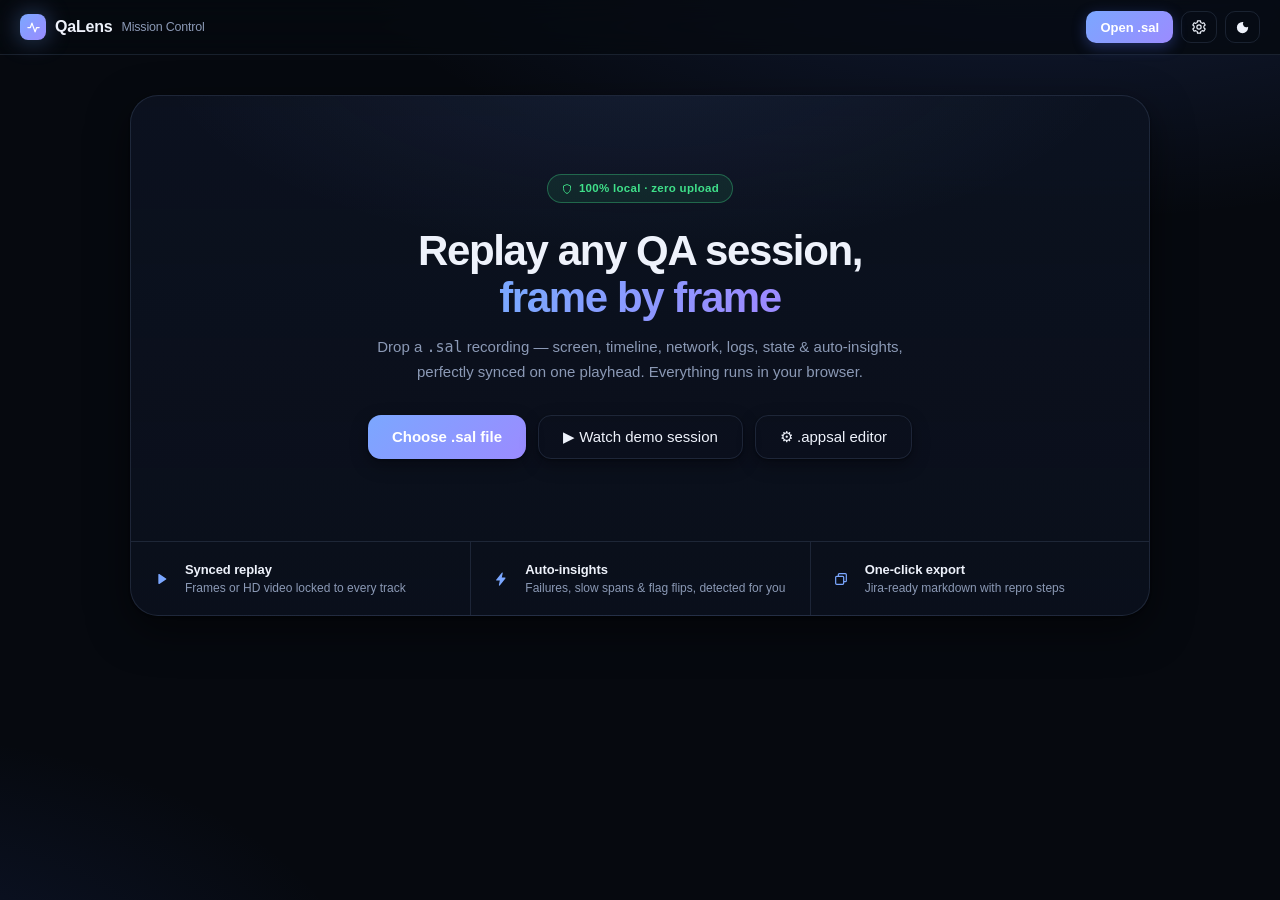
==== commit 75546d11: "QaLense 0.10: hooks end-to-end, backlog completion, capture flags, demo kit - Mock Python webhook ba" ====
--- a/web/index.html
+++ b/web/index.html
@@ -43,15 +43,21 @@
     <div class="topbar-actions">
       <button id="exportBtn" class="btn btn-ghost" title="Copy session summary (markdown)" hidden>
         <svg width="14" height="14"><use href="#i-copy"/></svg> Export</button>
+      <button id="sendBackendBtn" class="btn btn-ghost btn-hook" title="Send this .sal to the configured Mission Control backend (Settings → Backend URL)" hidden>
+        <svg width="14" height="14"><use href="#i-bolt"/></svg> Send to backend</button>
+      <button id="compareBtn" class="btn btn-ghost" title="Compare with another .sal (B11)" hidden>
+        <svg width="14" height="14"><use href="#i-pulse"/></svg> Compare</button>
       <button id="closeSessionBtn" class="btn btn-ghost" title="Back to sessions" hidden>
         <svg width="14" height="14"><use href="#i-back"/></svg> Sessions</button>
       <button id="openBtn" class="btn btn-accent">Open .sal</button>
+      <button id="exportSalBtn" class="btn btn-accent" style="background:var(--ok);color:#000" hidden title="Download current .sal">Export .sal</button>
       <button id="settingsBtn" class="btn btn-ghost btn-icon" title="Settings">
         <svg width="16" height="16"><use href="#i-gear"/></svg></button>
       <button id="themeBtn" class="btn btn-ghost btn-icon" title="Toggle theme">
         <svg width="15" height="15"><use href="#i-theme"/></svg></button>
     </div>
     <input id="fileInput" type="file" accept=".sal,.appsal,.zip,application/zip,application/json" hidden />
+    <input id="compareInput" type="file" accept=".sal,.zip,application/zip" hidden />
   </header>
 
   <!-- ============ Landing / dropzone ============ -->
@@ -130,6 +136,7 @@
               <button class="tbtn tbtn-main" id="playPause" title="Play / Pause (space)"><svg width="17" height="17"><use href="#i-play"/></svg></button>
               <button class="tbtn" id="stepNext" title="Next event (→)"><svg width="15" height="15"><use href="#i-next"/></svg></button>
               <button class="tbtn tbtn-err" id="jumpErr" title="Jump to first error (e)"><svg width="15" height="15"><use href="#i-alert"/></svg></button>
+              <button class="tbtn tbtn-mark" id="markBtn" title="Mark this moment (m)">★</button>
               <button class="tbtn tbtn-speed" id="speedBtn" title="Playback speed (s)">1×</button>
               <button class="tbtn" id="theaterBtn" title="Theatre mode (t)"><svg width="15" height="15"><use href="#i-theater"/></svg></button>
               <button class="tbtn" id="fsBtn" title="Fullscreen (x)"><svg width="15" height="15"><use href="#i-expand"/></svg></button>
@@ -151,6 +158,7 @@
             <button class="tab" data-track="screens">Screens <span class="count" id="cScreens"></span></button>
             <button class="tab" data-track="insights">Insights <span class="count" id="cInsights"></span></button>
             <button class="tab" data-track="report">Report</button>
+            <button class="tab" data-track="aibrief">AI Brief</button>
           </div>
           <label class="follow">
             <input type="checkbox" id="followToggle" checked /> follow playhead
@@ -170,6 +178,10 @@
         </div>
 
         <div class="track-list" id="trackList"></div>
+        <div class="ai-brief-bar" id="aiBriefBar" hidden>
+          <span class="muted small">for_ai.md — the recording's self-describing brief for AI analysis</span>
+          <button class="btn btn-ghost small" id="aiBriefCopy" title="Copy the AI brief">⧉ Copy AI brief</button>
+        </div>
         <pre class="report" id="reportView" hidden></pre>
       </div>
 
@@ -222,6 +234,17 @@
         <label class="set-row"><span>Cache sessions for instant replay</span><input type="checkbox" id="setCache" checked /></label>
         <div class="set-row"><span class="muted" id="setCacheUsage">–</span>
           <button id="setCacheClear" class="btn btn-ghost small">Clear cache</button></div>
+      </div>
+      <div class="set-group">
+        <h4>Mission Control backend (optional)</h4>
+        <p class="muted small">Off by default — nothing is uploaded unless you set a URL and press <b>⇪ Send to backend</b>. Works with the bundled mock backend (<code>python3 backend/server.py</code>) or your real analysis service.</p>
+        <label class="set-row"><span>Backend URL</span>
+          <input type="text" id="setBackend" placeholder="http://127.0.0.1:8000" style="width:150px" />
+        </label>
+        <div class="set-row">
+          <span class="muted small">Base URL — the player posts to <code>/webhook</code> or <code>/api/ingest</code></span>
+          <button class="btn btn-ghost small" id="backendOpen">Open dashboard ↗</button>
+        </div>
       </div>
       <div class="set-group">
         <h4>Keyboard</h4>
@@ -233,7 +256,8 @@
           <div><kbd>f</kbd> toggle follow</div>
           <div><kbd>t</kbd> theatre mode</div>
           <div><kbd>x</kbd> fullscreen</div>
-          <div><kbd>1–6</kbd> switch track tab</div>
+          <div><kbd>m</kbd> ⭐ mark moment</div>
+          <div><kbd>1–7</kbd> switch track tab</div>
         </div>
       </div>
       <p class="muted small">All preferences are stored locally (localStorage / IndexedDB).</p>
--- a/web/styles.css
+++ b/web/styles.css
@@ -4,52 +4,54 @@
   --font: "Inter", "SF Pro Text", -apple-system, BlinkMacSystemFont, "Segoe UI", Roboto, Helvetica, Arial, sans-serif;
   --mono: "JetBrains Mono", ui-monospace, SFMono-Regular, Menlo, Consolas, monospace;
   --r-lg: 18px; --r-md: 12px; --r-sm: 8px;
+  --accent-grad: linear-gradient(135deg, var(--accent), var(--accent2));
 }
 :root[data-theme="dark"] {
-  --bg: #070a12;
+  --bg: #06090f;
   --bg-grad:
-    radial-gradient(1100px 520px at 85% -12%, rgba(59, 102, 241, 0.16) 0%, transparent 60%),
-    radial-gradient(900px 480px at -10% 110%, rgba(34, 70, 160, 0.14) 0%, transparent 55%);
-  --surface: #0e1421;
-  --surface2: #161e30;
-  --surface3: #1d2840;
-  --line: rgba(148, 173, 215, 0.13);
-  --line-strong: rgba(148, 173, 215, 0.22);
-  --text: #eef2f9;
-  --muted: #8694ab;
-  --accent: #6d9eff;
-  --accent2: #8b7bff;
-  --accent-soft: rgba(109, 158, 255, 0.13);
-  --ok: #3ddc84;
-  --warn: #fbbf24;
-  --warn2: #fb923c;
-  --err: #ff6b6b;
-  --shadow: 0 1px 2px rgba(0,0,0,.4), 0 12px 34px rgba(0, 0, 0, 0.42);
-  --shadow-soft: 0 1px 2px rgba(0,0,0,.3), 0 6px 18px rgba(0, 0, 0, 0.28);
-  --glow: 0 0 22px rgba(109, 158, 255, 0.35);
+    radial-gradient(1200px 560px at 82% -14%, rgba(84, 128, 255, 0.20) 0%, transparent 62%),
+    radial-gradient(900px 480px at -12% 112%, rgba(56, 96, 214, 0.16) 0%, transparent 58%),
+    radial-gradient(640px 420px at 50% 130%, rgba(139, 123, 255, 0.10) 0%, transparent 60%);
+  --surface: #0c1220;
+  --surface2: #141d31;
+  --surface3: #1c2947;
+  --line: rgba(151, 178, 226, 0.14);
+  --line-strong: rgba(151, 178, 226, 0.26);
+  --text: #eef2fb;
+  --muted: #8b99b5;
+  --accent: #7ba7ff;
+  --accent2: #9b8bff;
+  --accent-soft: rgba(123, 167, 255, 0.14);
+  --ok: #3fe08a;
+  --warn: #fbc447;
+  --warn2: #fb9a4e;
+  --err: #ff7d7d;
+  --shadow: 0 1px 2px rgba(0,0,0,.45), 0 14px 40px rgba(0, 0, 0, 0.5);
+  --shadow-soft: 0 1px 2px rgba(0,0,0,.35), 0 6px 18px rgba(0, 0, 0, 0.32);
+  --glow: 0 0 24px rgba(123, 167, 255, 0.4);
 }
 :root[data-theme="light"] {
-  --bg: #f3f5f9;
+  --bg: #f2f5fb;
   --bg-grad:
-    radial-gradient(1100px 520px at 85% -12%, rgba(99, 132, 255, 0.12) 0%, transparent 60%),
-    radial-gradient(900px 480px at -10% 110%, rgba(99, 132, 255, 0.08) 0%, transparent 55%);
+    radial-gradient(1200px 560px at 82% -14%, rgba(84, 128, 255, 0.13) 0%, transparent 62%),
+    radial-gradient(900px 480px at -12% 112%, rgba(84, 120, 240, 0.09) 0%, transparent 58%);
   --surface: #ffffff;
-  --surface2: #eef1f7;
-  --surface3: #e3e8f2;
-  --line: rgba(18, 32, 60, 0.1);
-  --line-strong: rgba(18, 32, 60, 0.18);
-  --text: #0e1626;
-  --muted: #5a6b84;
+  --surface2: #edf1f9;
+  --surface3: #e2e8f5;
+  --line: rgba(20, 38, 74, 0.1);
+  --line-strong: rgba(20, 38, 74, 0.19);
+  --text: #0c1426;
+  --muted: #56688a;
   --accent: #2f63e8;
   --accent2: #6d4fe0;
   --accent-soft: rgba(47, 99, 232, 0.1);
   --ok: #0e9f55;
-  --warn: #c77c02;
-  --warn2: #dd5c10;
+  --warn: #b97e02;
+  --warn2: #d85c10;
   --err: #d8383f;
   --shadow: 0 1px 2px rgba(18, 32, 60, 0.06), 0 12px 30px rgba(18, 32, 60, 0.1);
   --shadow-soft: 0 1px 2px rgba(18, 32, 60, 0.05), 0 6px 16px rgba(18, 32, 60, 0.07);
-  --glow: 0 0 22px rgba(47, 99, 232, 0.22);
+  --glow: 0 0 24px rgba(47, 99, 232, 0.24);
 }
 
 * { box-sizing: border-box; }
@@ -131,33 +133,39 @@
 .topbar-actions { margin-left: auto; display: flex; gap: 8px; }
 
 /* ── Landing ─────────────────────────────────────────── */
-.landing { max-width: 1020px; margin: 0 auto; padding: 44px 20px 80px; }
+.landing { max-width: 1060px; margin: 0 auto; padding: 40px 20px 80px; }
 .dropzone {
   border: 1px solid var(--line);
-  border-radius: 26px;
+  border-radius: 28px;
   background:
-    linear-gradient(180deg, color-mix(in srgb, var(--surface) 92%, transparent), color-mix(in srgb, var(--surface) 70%, transparent));
+    radial-gradient(700px 300px at 50% -10%, color-mix(in srgb, var(--accent) 9%, transparent), transparent 70%),
+    linear-gradient(180deg, color-mix(in srgb, var(--surface) 94%, transparent), color-mix(in srgb, var(--surface) 72%, transparent));
   box-shadow: var(--shadow);
-  transition: border-color 0.2s, box-shadow 0.2s;
+  transition: border-color 0.2s, box-shadow 0.2s, transform 0.2s;
   overflow: hidden;
 }
-.dropzone.hot { border-color: var(--accent); box-shadow: 0 0 0 4px var(--accent-soft), var(--shadow); }
-.dropzone-inner { text-align: center; padding: 72px 28px 48px; position: relative; }
+.dropzone.hot {
+  border-color: var(--accent);
+  box-shadow: 0 0 0 4px var(--accent-soft), 0 18px 50px color-mix(in srgb, var(--accent) 14%, transparent);
+  transform: translateY(-2px);
+}
+.dropzone-inner { text-align: center; padding: 78px 28px 52px; position: relative; }
 .drop-badge {
   display: inline-flex; align-items: center; gap: 6px;
   border: 1px solid color-mix(in srgb, var(--ok) 35%, transparent);
   color: var(--ok); background: color-mix(in srgb, var(--ok) 9%, transparent);
   font-size: 11.5px; font-weight: 700; letter-spacing: 0.3px;
-  border-radius: 20px; padding: 5px 13px; margin-bottom: 22px;
-}
-.dropzone h1 { margin: 0 0 14px; font-size: 38px; line-height: 1.15; letter-spacing: -1.2px; font-weight: 800; }
+  border-radius: 20px; padding: 5px 13px; margin-bottom: 24px;
+}
+.dropzone h1 { margin: 0 0 14px; font-size: 42px; line-height: 1.12; letter-spacing: -1.4px; font-weight: 800; }
 .dropzone h1 em {
   font-style: normal;
-  background: linear-gradient(120deg, var(--accent), var(--accent2));
+  background: linear-gradient(115deg, var(--accent) 10%, var(--accent2) 90%);
   -webkit-background-clip: text; background-clip: text; color: transparent;
 }
-.dropzone p { color: var(--muted); margin: 0 0 28px; font-size: 15px; line-height: 1.65; }
-.drop-cta { display: flex; gap: 12px; justify-content: center; }
+.dropzone p { color: var(--muted); margin: 0 0 30px; font-size: 15px; line-height: 1.65; }
+.drop-cta { display: flex; gap: 12px; justify-content: center; flex-wrap: wrap; }
+.drop-cta .btn { box-shadow: var(--shadow-soft); }
 
 .feature-row {
   display: grid; grid-template-columns: 1fr 1fr 1fr;
@@ -166,7 +174,9 @@
 .feature {
   padding: 18px 22px; display: grid; grid-template-columns: 22px 1fr; grid-template-rows: auto auto;
   column-gap: 10px; align-items: center;
-}
+  transition: background 0.15s;
+}
+.feature:hover { background: color-mix(in srgb, var(--accent) 4%, transparent); }
 .feature + .feature { border-left: 1px solid var(--line); }
 .feature svg { grid-row: span 2; color: var(--accent); }
 .feature b { font-size: 13px; letter-spacing: -0.1px; }
@@ -477,6 +487,8 @@
 .row-future { opacity: 0.4; }
 .row-future:hover { opacity: 0.85; }
 .row-err .row-main { color: var(--err); }
+.row-bookmark { background: color-mix(in srgb, var(--ok) 8%, transparent); border-left: 3px solid var(--ok); }
+.row-bookmark .row-main { color: var(--ok); font-weight: 600; }
 .row-time { color: var(--muted); font-size: 11px; min-width: 44px; font-variant-numeric: tabular-nums; padding-top: 2px; font-family: var(--mono); }
 .row-body { flex: 1; min-width: 0; }
 .row-main { font-size: 12.5px; display: flex; gap: 7px; align-items: baseline; flex-wrap: wrap; word-break: break-word; font-weight: 550; }
@@ -651,3 +663,144 @@
   animation: toast-in 0.18s ease;
 }
 @keyframes toast-in { from { transform: translate(-50%, 8px); opacity: 0; } to { transform: translate(-50%, 0); opacity: 1; } }
+
+/* ── C8: Keyboard help overlay ───────────────────────────────── */
+.help-overlay {
+  position: fixed; inset: 0; z-index: 100;
+  background: rgba(0, 0, 0, 0.6); backdrop-filter: blur(4px);
+  display: flex; align-items: center; justify-content: center;
+  animation: fadeIn 0.12s ease;
+}
+.help-card {
+  background: var(--surface); border: 1px solid var(--line-strong);
+  border-radius: 14px; padding: 24px 32px; min-width: 320px;
+  box-shadow: var(--shadow);
+}
+.help-title {
+  font-size: 16px; font-weight: 700; margin-bottom: 16px; text-align: center;
+}
+.help-grid { display: flex; flex-direction: column; gap: 6px; }
+.help-row {
+  display: flex; align-items: center; gap: 12px; font-size: 13px;
+}
+.help-row kbd {
+  background: var(--surface2); border: 1px solid var(--line);
+  border-bottom-width: 2px; border-radius: 5px; padding: 2px 8px;
+  font-size: 11px; min-width: 28px; text-align: center;
+}
+.help-row span { color: var(--text); }
+.help-dismiss {
+  margin-top: 16px; text-align: center; font-size: 11px; color: var(--muted);
+}
+/* C11: Endpoint chips in network substats */
+.sub-endpoints { display: flex; gap: 6px; flex-wrap: wrap; margin-top: 6px; }
+.sub-endpoints span {
+  background: var(--surface2); border-radius: 6px; padding: 2px 8px; font-size: 10px;
+  color: var(--text); white-space: nowrap; overflow: hidden; text-overflow: ellipsis; max-width: 140px;
+}
+.sub-endpoints span.err { color: var(--err); background: color-mix(in srgb, var(--err) 10%, transparent); }
+.sub-endpoints span.warn { color: var(--warn); background: color-mix(in srgb, var(--warn) 10%, transparent); }
+@keyframes fadeIn { from { opacity: 0; } to { opacity: 1; } }
+
+/* ── C13: Diff view ─────────────────────────────────────────── */
+.diff-view { padding: 16px; }
+.diff-header { display: flex; justify-content: space-between; align-items: center; margin-bottom: 12px; }
+.diff-banner { padding: 8px 14px; border-radius: 8px; font-weight: 600; font-size: 13px; margin-bottom: 12px; }
+.diff-banner.err { background: color-mix(in srgb, var(--err) 14%, transparent); color: var(--err); }
+.diff-banner.ok { background: color-mix(in srgb, var(--ok) 14%, transparent); color: var(--ok); }
+.diff-apps { font-size: 12px; color: var(--muted); margin-bottom: 16px; }
+.diff-table { width: 100%; border-collapse: collapse; font-size: 12px; margin-bottom: 16px; }
+.diff-table th { text-align: left; padding: 6px 10px; border-bottom: 1px solid var(--line); color: var(--muted); font-weight: 600; }
+.diff-table td { padding: 6px 10px; border-bottom: 1px solid var(--line); }
+.diff-table td.err { color: var(--err); font-weight: 600; }
+.diff-section { margin-bottom: 14px; }
+.diff-section h4 { font-size: 12px; margin-bottom: 6px; color: var(--text); }
+.diff-section ul { list-style: none; padding: 0; }
+.diff-section li { padding: 3px 0; font-size: 12px; font-family: var(--mono); }
+.diff-section li.err { color: var(--err); }
+.diff-section li.ok { color: var(--ok); }
+.diff-section li.warn { color: var(--warn); }
+
+/* ── Makeover polish (2026-08) + C9/C10/C12 component styles ── */
+
+/* Accessible focus rings everywhere interactive */
+.btn:focus-visible, .tbtn:focus-visible, .tab:focus-visible, .chip:focus-visible,
+.row-jump:focus-visible { outline: 2px solid var(--accent); outline-offset: 2px; }
+.btn-hook { border-color: color-mix(in srgb, var(--accent) 45%, transparent); color: var(--accent); }
+.btn-hook:hover { background: var(--accent-soft); }
+.btn:disabled { opacity: 0.55; pointer-events: none; }
+
+/* Brand mark: slow breathing glow */
+@keyframes brand-pulse {
+  0%, 100% { box-shadow: var(--glow); }
+  50% { box-shadow: 0 0 36px color-mix(in srgb, var(--accent) 65%, transparent); }
+}
+.brand-mark { animation: brand-pulse 3.4s ease-in-out infinite; }
+
+/* Topbar wraps gracefully on narrow windows */
+.topbar { flex-wrap: wrap; row-gap: 6px; }
+.topbar-actions { flex-wrap: wrap; justify-content: flex-end; }
+
+/* C9: star bookmark markers + the ⭐ Mark transport button */
+.tbtn-mark { color: var(--warn); font-size: 13.5px; font-weight: 800; }
+.tbtn-mark:hover { border-color: var(--warn); background: color-mix(in srgb, var(--warn) 10%, transparent); }
+.scrub-marks i.star {
+  width: auto; height: auto; top: auto; bottom: 58%;
+  background: transparent; opacity: 1; border-radius: 0;
+  color: var(--warn); font-style: normal; font-size: 11px; line-height: 1;
+  transform: translateX(-50%); pointer-events: auto;
+}
+.scrub-marks i.star::after { content: "★"; }
+
+/* C12: AI Brief tab chrome */
+.ai-brief-bar {
+  display: flex; align-items: center; justify-content: space-between; gap: 10px;
+  padding: 8px 16px; border-bottom: 1px solid var(--line); flex-wrap: wrap;
+}
+.ai-brief-bar .small { flex: 1; min-width: 180px; }
+
+/* Settings: backend URL input */
+.set-row input[type="text"] {
+  background: var(--surface2); color: var(--text); border: 1px solid var(--line);
+  border-radius: 8px; padding: 6px 10px; font-size: 12.5px; font-family: var(--mono);
+  outline: none; transition: border-color 0.15s, box-shadow 0.15s;
+}
+.set-row input[type="text"]:focus { border-color: var(--accent); box-shadow: 0 0 0 3px var(--accent-soft); }
+.set-group code { background: var(--surface2); border-radius: 5px; padding: 1px 5px; font-size: 11px; }
+
+/* C10: Mobile / touch layout */
+@media (max-width: 1000px) {
+  .layout { grid-template-columns: 1fr; }
+  .col-info { position: static; max-height: none; overflow: visible; }
+  .col-tracks { max-height: none; }
+  .viewport { max-height: 74vh; }
+  .statbar { position: static; }
+}
+@media (max-width: 640px) {
+  .topbar { padding: 10px 12px; gap: 8px; }
+  .topbar-session { order: 3; width: 100%; flex-wrap: wrap; }
+  .brand-sub { display: none; }
+  .landing { padding: 18px 12px 60px; }
+  .dropzone-inner { padding: 46px 16px 30px; }
+  .dropzone h1 { font-size: 27px; letter-spacing: -0.8px; }
+  .dropzone p { font-size: 13.5px; }
+  .session { padding: 10px 10px 40px; }
+  .topgrid { grid-template-columns: 1fr; }
+  .statbar { grid-template-columns: repeat(auto-fit, minmax(64px, 1fr)); gap: 5px; }
+  .stat { padding: 5px 4px 4px; }
+  .stat b { font-size: 13px; }
+  .layout { gap: 10px; }
+  .col-tracks { min-height: 320px; }
+  .tabs { flex-wrap: nowrap; overflow-x: auto; padding-bottom: 4px; -webkit-overflow-scrolling: touch; }
+  .tab { flex: 0 0 auto; }
+  .track-toolbar { padding: 9px 10px 5px; }
+  .follow { margin-left: 0; }
+  .transport-row { flex-wrap: nowrap; overflow-x: auto; padding-bottom: 2px; }
+  .filmstrip img { height: 44px; }
+  .device-frame { border-radius: 16px; padding: 5px; }
+  .viewport { aspect-ratio: 9/19; max-height: 62vh; }
+  .toast { max-width: calc(100vw - 24px); text-align: center; }
+  .drawer { width: min(330px, 100vw); }
+}
+.tbtn, .scrubber, .filmstrip img { touch-action: manipulation; }
+@media (hover: none) { .row-jump { opacity: 1; } }
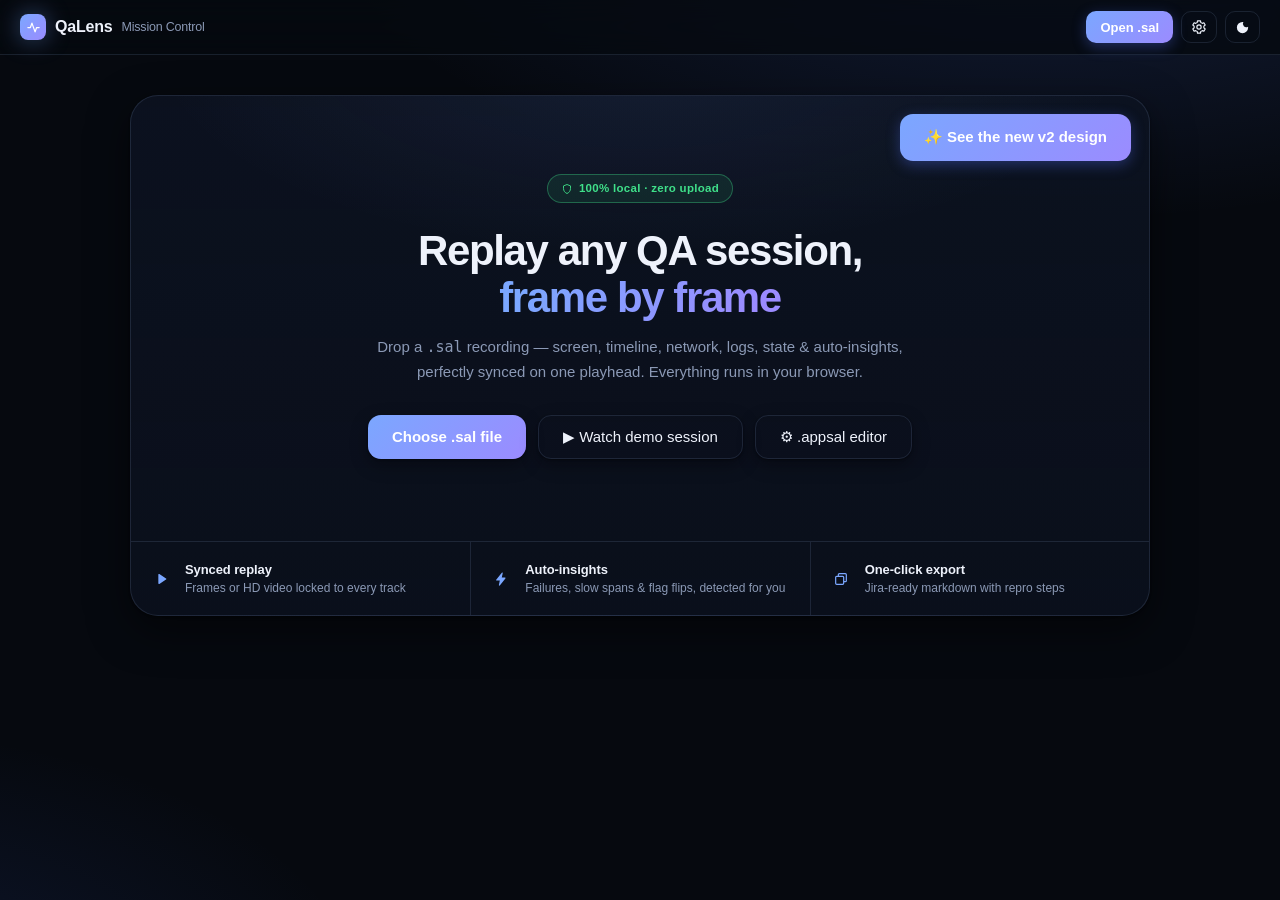
==== commit 93486c0f: "Add prominent v2-design buttons to all landing pages - Classic viewer landing: accent button top-rig" ====
--- a/web/index.html
+++ b/web/index.html
@@ -64,6 +64,8 @@
   <section id="landing" class="landing">
     <div id="dropzone" class="dropzone">
       <div class="dropzone-inner">
+        <a class="btn btn-accent btn-lg" href="index-v2.html?sample&t=24.6" style="position:absolute;top:18px;right:18px;text-decoration:none">✨ See the new v2 design</a>
+
         <div class="drop-badge"><svg width="12" height="12"><use href="#i-shield"/></svg> 100% local · zero upload</div>
         <h1>Replay any QA session,<br/><em>frame by frame</em></h1>
         <p>Drop a <code>.sal</code> recording — screen, timeline, network, logs, state &amp; auto-insights,<br/>perfectly synced on one playhead. Everything runs in your browser.</p>
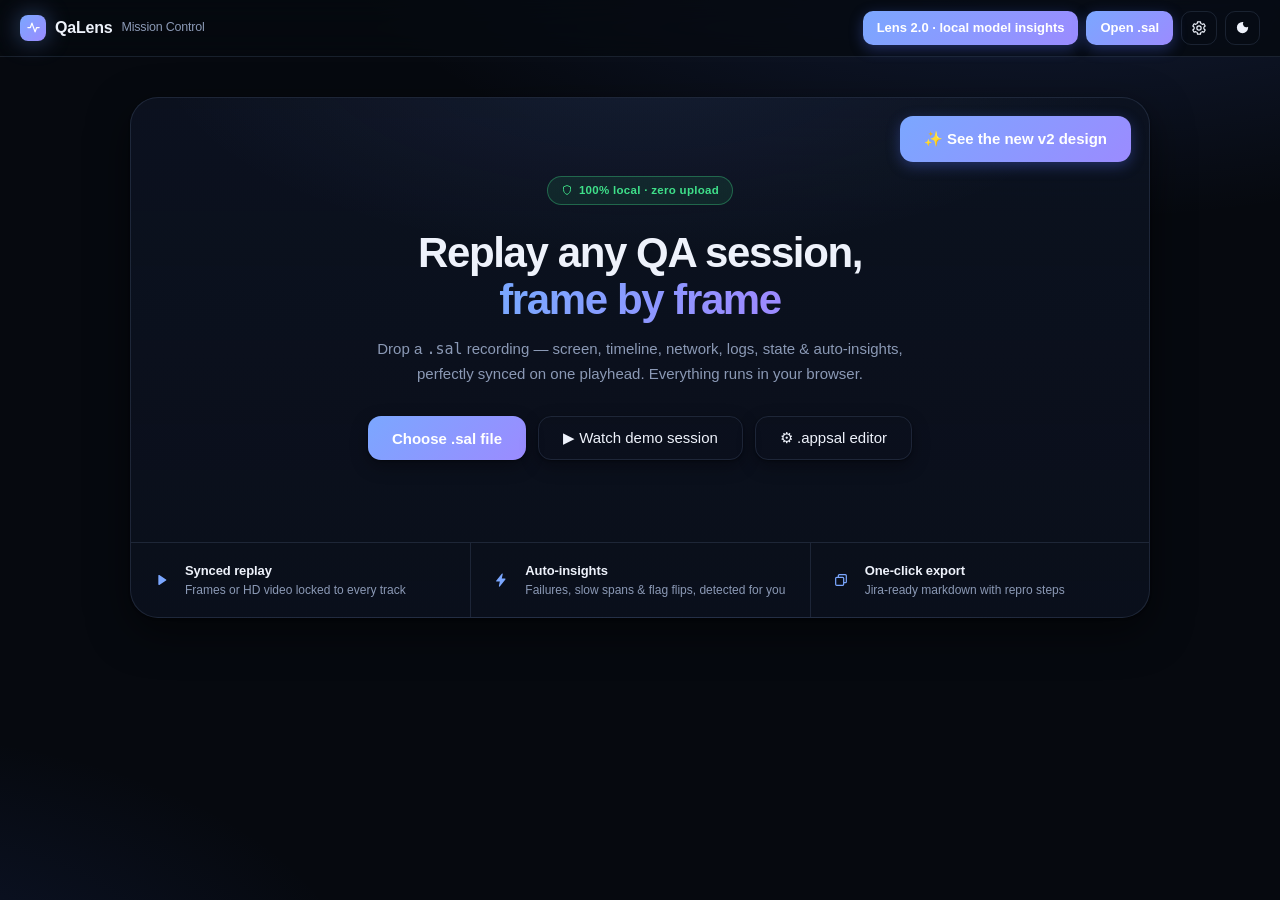
==== commit e3180f99: "Add Lens 2.0 local-model QA investigation and phone-to-PC handoff" ====
--- a/web/index.html
+++ b/web/index.html
@@ -41,6 +41,7 @@
       <span class="tb-score" id="tbScore"></span>
     </div>
     <div class="topbar-actions">
+      <a class="btn btn-accent" href="index-v2.html?desktop" style="text-decoration:none">Lens 2.0 · local model insights</a>
       <button id="exportBtn" class="btn btn-ghost" title="Copy session summary (markdown)" hidden>
         <svg width="14" height="14"><use href="#i-copy"/></svg> Export</button>
       <button id="sendBackendBtn" class="btn btn-ghost btn-hook" title="Send this .sal to the configured Mission Control backend (Settings → Backend URL)" hidden>
--- a/web/styles.css
+++ b/web/styles.css
@@ -720,6 +720,17 @@
 .diff-section li.err { color: var(--err); }
 .diff-section li.ok { color: var(--ok); }
 .diff-section li.warn { color: var(--warn); }
+
+/* ── Mark feature polish: severity chips + delete (mirrors v2) ── */
+.mark-del { opacity: 0; border: none; background: transparent; color: var(--faint, #5d6a85); border-radius: 6px; cursor: pointer; font-size: 12px; padding: 2px 7px; transition: opacity .12s, color .12s; }
+.row:hover .mark-del { opacity: 1; }
+.mark-del:hover { color: var(--err); background: color-mix(in srgb, var(--err) 10%, transparent); }
+.row-bookmark.sev-warning { border-left-color: var(--warn); }
+.row-bookmark.sev-bug { border-left-color: var(--err); }
+.sev-chip { font-size: 9px; font-weight: 800; text-transform: uppercase; letter-spacing: .5px; border-radius: 5px; padding: 1px 6px; }
+.sev-chip.info { background: var(--accent-soft); color: var(--accent); }
+.sev-chip.warning { background: color-mix(in srgb, var(--warn) 14%, transparent); color: var(--warn); }
+.sev-chip.bug { background: color-mix(in srgb, var(--err) 14%, transparent); color: var(--err); }
 
 /* ── Makeover polish (2026-08) + C9/C10/C12 component styles ── */
 
